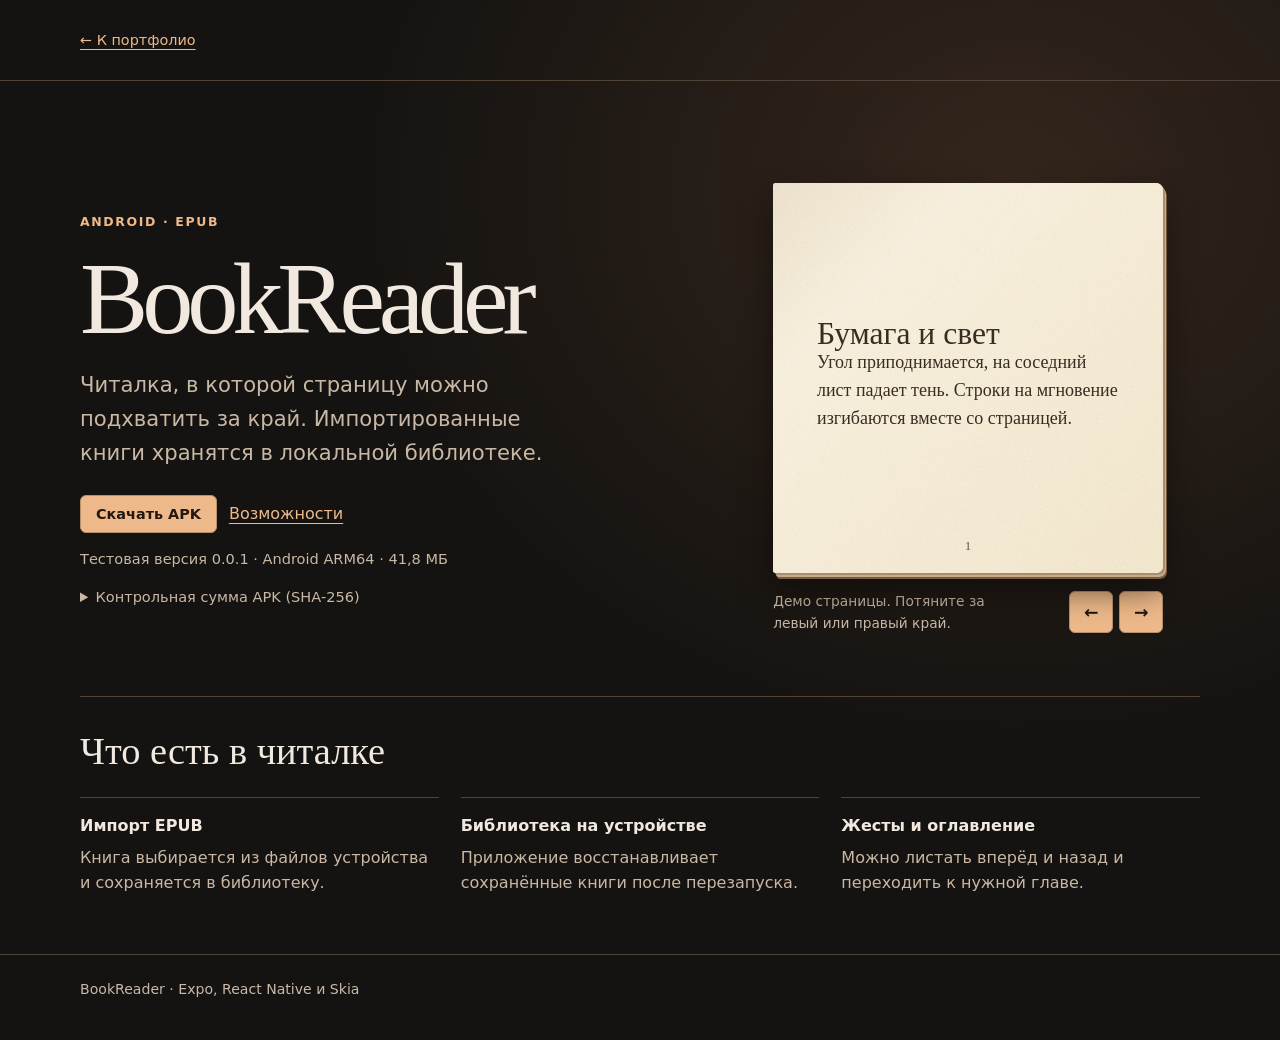
==== bookreader/index.html @ 78bda22b "feat: showcase selected projects and offer BookReader APK" ====
<!doctype html>
<html lang="ru">
<head>
  <meta charset="utf-8">
  <meta name="viewport" content="width=device-width, initial-scale=1">
  <meta name="description" content="BookReader — читалка EPUB для Android с локальной библиотекой и интерактивным перелистыванием.">
  <meta name="theme-color" content="#151311">
  <title>BookReader — читалка EPUB для Android</title>
  <style>
    :root { color-scheme: dark; --bg: #151311; --ink: #f1e9df; --muted: #c9b8a5; --accent: #edb98a; --line: #514336; }
    * { box-sizing: border-box; }
    body { margin: 0; background: radial-gradient(ellipse at 79% 18%, #34261c 0%, transparent 46%), var(--bg); color: var(--ink); font: 16px/1.6 system-ui, sans-serif; }
    a { color: var(--accent); text-underline-offset: .25em; }
    a:focus-visible, button:focus-visible { outline: 2px solid #fdd5aa; outline-offset: 5px; }
    .wrap { width: min(1120px, calc(100% - 48px)); margin: 0 auto; }
    nav { padding: 27px 0; border-bottom: 1px solid var(--line); }
    nav a { font-size: .9rem; }
    .hero { display: grid; grid-template-columns: minmax(0, 1.1fr) minmax(0, .9fr); gap: clamp(30px, 7vw, 100px); align-items: center; padding: clamp(42px, 9vw, 102px) 0 62px; }
    .eyebrow { color: var(--accent); font-size: .78rem; font-weight: 680; letter-spacing: .13em; text-transform: uppercase; }
    h1, h2 { font-family: Georgia, serif; font-weight: 400; line-height: 1.08; }
    h1 { margin: 10px 0 14px; font-size: clamp(3.1rem, 8vw, 6.9rem); letter-spacing: -.06em; }
    h2 { margin: 0 0 16px; font-size: clamp(1.8rem, 3vw, 2.7rem); }
    .lead { max-width: 31rem; margin: 0 0 25px; color: var(--muted); font-size: clamp(1.05rem, 2vw, 1.32rem); }
    .actions { display: flex; flex-wrap: wrap; gap: 12px; align-items: center; }
    .button { display: inline-block; padding: 10px 15px; border-radius: 6px; border: 1px solid #b78f69; background: #edb98a; color: #24170e; font: 650 .9rem system-ui, sans-serif; text-decoration: none; cursor: pointer; }
    .button:disabled { border-color: var(--line); background: #2e271f; color: #d4c0ab; cursor: default; }
    .note { color: var(--muted); font-size: .91rem; }
    .note summary { cursor: pointer; }
    .note code { overflow-wrap: anywhere; }
    figure { margin: 0 auto; width: min(100%, 390px); }
    .demo { position: relative; isolation: isolate; height: clamp(280px, 36vw, 390px); border-radius: 3px 7px 7px 3px; background: #f5ecd9; box-shadow: 2px 2px 0 #a88e6e, 3px 4px 0 #c4ad8a, 4px 6px 0 #7a5941, 0 17px 32px #0d08059c; }
    .paper { position: absolute; inset: 0; display: flex; flex-direction: column; justify-content: center; padding: clamp(25px, 6vw, 45px); border-radius: inherit; background: #f5ecd9; color: #342a22; font-family: Georgia, serif; }
    .paper h2 { font-size: clamp(1.43rem, 4.8vw, 2.15rem); }
    .paper p { margin: 0; font-size: clamp(.94rem, 2.5vw, 1.1rem); }
    .paper-number { position: absolute; bottom: 20px; left: 0; right: 0; text-align: center; color: #695444; font-size: .85rem; }
    #curl-canvas { display: none; position: absolute; inset: 0; width: 100%; height: 100%; border-radius: inherit; }
    .is-rendered #curl-canvas { display: block; }
    .is-rendered .paper { opacity: 0; pointer-events: none; }
    .grip { display: none; position: absolute; inset-block: 0; width: 25%; touch-action: none; cursor: grab; }
    .is-rendered .grip { display: block; }
    .grip-left { left: 0; }
    .grip-right { right: 0; }
    .demo.is-dragging .grip { cursor: grabbing; }
    .demo-controls { display: flex; justify-content: space-between; align-items: center; gap: 12px; margin-top: 17px; }
    .demo-controls figcaption { max-width: 14rem; color: var(--muted); font-size: .86rem; }
    .turn-buttons { display: flex; gap: 6px; flex: none; }
    .turn-buttons button { min-width: 44px; min-height: 42px; padding: 6px 10px; font-size: 1.08rem; }
    .features { padding: 34px 0 58px; border-top: 1px solid var(--line); }
    .features ul { display: grid; grid-template-columns: repeat(3,minmax(0,1fr)); gap: 22px; list-style: none; padding: 0; margin: 25px 0 0; }
    .features li { padding-top: 15px; border-top: 1px solid var(--line); }
    .features h3 { font-size: 1rem; margin: 0 0 6px; }
    .features p { margin: 0; color: var(--muted); }
    footer { border-top: 1px solid var(--line); padding: 23px 0 40px; color: var(--muted); font-size: .88rem; }
    @media (max-width: 740px) {
      .hero { grid-template-columns: 1fr; gap: 38px; }
      .features ul { grid-template-columns: 1fr; gap: 18px; }
    }
    @media (max-width: 360px) {
      .wrap { width: calc(100% - 32px); }
      .demo-controls { align-items: flex-start; flex-direction: column; }
    }
  </style>
</head>
<body>
  <nav><div class="wrap"><a href="../">← К портфолио</a></div></nav>
  <main class="wrap">
    <section class="hero" aria-labelledby="title">
      <div>
        <span class="eyebrow">Android · EPUB</span>
        <h1 id="title">BookReader</h1>
        <p class="lead">Читалка, в которой страницу можно подхватить за край. Импортированные книги хранятся в локальной библиотеке.</p>
        <div class="actions">
          <a class="button" href="./BookReader-0.0.1-arm64-test.apk" download>Скачать APK</a>
          <a href="#features">Возможности</a>
        </div>
        <p class="note">Тестовая версия 0.0.1 · Android ARM64 · 41,8 МБ</p>
        <details class="note">
          <summary>Контрольная сумма APK (SHA-256)</summary>
          <code>40a374c6e7089236114925104b8e87838211d8b3f3953fe5de15c0da159f2e7e</code>
        </details>
      </div>
      <figure aria-labelledby="demo-caption">
        <div class="demo" id="book-demo">
          <div id="page" class="paper" aria-live="polite">
            <h2>Бумага и свет</h2>
            <p>Угол приподнимается, на соседний лист падает тень. Строки на мгновение изгибаются вместе со страницей.</p>
            <span class="paper-number">1</span>
          </div>
          <canvas id="curl-canvas" aria-hidden="true"></canvas>
          <div class="grip grip-left" aria-hidden="true"></div>
          <div class="grip grip-right" aria-hidden="true"></div>
        </div>
        <div class="demo-controls">
          <figcaption id="demo-caption">Перелистывайте стрелками</figcaption>
          <div class="turn-buttons">
            <button id="previous" class="button" type="button" aria-label="Предыдущая страница" aria-describedby="demo-caption">←</button>
            <button id="turn" class="button" type="button" aria-label="Следующая страница" aria-describedby="demo-caption">→</button>
          </div>
        </div>
      </figure>
    </section>
    <section class="features" id="features" aria-labelledby="features-title">
      <h2 id="features-title">Что есть в читалке</h2>
      <ul>
        <li><h3>Импорт EPUB</h3><p>Книга выбирается из файлов устройства и сохраняется в библиотеку.</p></li>
        <li><h3>Библиотека на устройстве</h3><p>Приложение восстанавливает сохранённые книги после перезапуска.</p></li>
        <li><h3>Жесты и оглавление</h3><p>Можно листать вперёд и назад и переходить к нужной главе.</p></li>
      </ul>
    </section>
  </main>
  <footer><div class="wrap">BookReader · Expo, React Native и Skia</div></footer>
  <script>
    const pages = [
      ['Бумага и свет', 'Угол приподнимается, на соседний лист падает тень. Строки на мгновение изгибаются вместе со страницей.'],
      ['Между строк', 'Закладка осталась между двумя главами. Снаружи шумел город, здесь слышалось только шуршание бумаги.'],
      ['Дальше по главе', 'Через пару абзацев история увлекла так, что стало поздно смотреть на часы.'],
    ];
    const demo = document.querySelector('#book-demo');
    const page = document.querySelector('#page');
    const canvas = document.querySelector('#curl-canvas');
    const caption = document.querySelector('#demo-caption');
    const reduceMotion = matchMedia('(prefers-reduced-motion: reduce)');
    const clamp = (n, low, high) => Math.min(high, Math.max(low, n));
    const wrapPage = (n) => (n + pages.length) % pages.length;
    let index = 0;
    let gesture = null;
    let motion = 0;
    let settling = false;

    // Only the material past the crease rolls around the cylinder. Invert
    // that projection to sample either face without shearing the flat text.
    const curlFragment = `
      precision highp float;
      uniform sampler2D uFront;
      uniform sampler2D uUnder;
      uniform vec2 uSize;
      uniform vec2 uNormal;
      uniform float uCrease;
      uniform float uRadius;
      uniform float uActive;
      varying vec2 vUv;
      const float PI = 3.14159265;

      float edge(vec2 p) {
        vec2 m = min(p, uSize - p);
        return smoothstep(-0.5, 0.5, min(m.x, m.y));
      }

      void main() {
        vec3 front = texture2D(uFront, vUv).rgb;
        if (uActive < 0.5) {
          gl_FragColor = vec4(front, 1.0);
          return;
        }

        vec2 xy = vUv * uSize;
        float r = uRadius;
        float d = dot(xy, uNormal) - uCrease;
        float height = min(1.0, r / 28.0);
        float shadowWidth = 5.0 + r * 0.9;
        float contact = exp(-max(0.0, d - r) / shadowWidth);
        float castShadow = 0.29 * height * contact;
        vec3 laid = texture2D(uUnder, vUv).rgb * (1.0 - castShadow);

        if (d < 0.0) {
          laid = front * (1.0 - (0.13 * height) * exp(d / shadowWidth));
        }

        float theta = asin(clamp(d / r, 0.0, 1.0));
        vec2 frontXY = xy + uNormal * (theta * r - d);
        float edgeBlend = 1.0 - smoothstep(r - 0.65, r + 0.45, d);
        if (d >= 0.0 && d < r + 0.45) {
          float light = 0.72 + 0.28 * cos(theta);
          vec3 rolled = texture2D(uFront, frontXY / uSize).rgb * light;
          laid = mix(laid, rolled, edge(frontXY) * edgeBlend);
        }

        if (d < r + 0.45) {
          float angle = PI - theta;
          vec2 backXY = xy + uNormal * (angle * r + max(0.0, -d) - d);
          vec3 printThrough = texture2D(uFront, backXY / uSize).rgb;
          vec3 verso = mix(vec3(0.97, 0.925, 0.84), printThrough, 0.10);
          float roundLight = 0.79 + 0.18 * abs(cos(angle));
          verso *= roundLight;
          float highlight = (d / r - 0.82) * 4.0;
          verso += vec3(0.047, 0.044, 0.035) * exp(-highlight * highlight);
          laid = mix(laid, verso, edge(backXY) * edgeBlend);
        }
        gl_FragColor = vec4(laid, 1.0);
      }
    `;

    function makeRenderer() {
      const gl = canvas.getContext('webgl', { alpha: false, antialias: false, depth: false });
      if (!gl) return null;

      function compile(type, source) {
        const shader = gl.createShader(type);
        gl.shaderSource(shader, source);
        gl.compileShader(shader);
        if (!gl.getShaderParameter(shader, gl.COMPILE_STATUS)) {
          throw new Error(gl.getShaderInfoLog(shader));
        }
        return shader;
      }

      const program = gl.createProgram();
      const vertex = compile(gl.VERTEX_SHADER, `
        attribute vec2 aPosition;
        varying vec2 vUv;
        void main() {
          vUv = vec2(aPosition.x + 1.0, 1.0 - aPosition.y) * 0.5;
          gl_Position = vec4(aPosition, 0.0, 1.0);
        }
      `);
      const fragment = compile(gl.FRAGMENT_SHADER, curlFragment);
      gl.attachShader(program, vertex);
      gl.attachShader(program, fragment);
      gl.linkProgram(program);
      if (!gl.getProgramParameter(program, gl.LINK_STATUS)) throw new Error(gl.getProgramInfoLog(program));
      gl.deleteShader(vertex);
      gl.deleteShader(fragment);
      gl.useProgram(program);

      const buffer = gl.createBuffer();
      gl.bindBuffer(gl.ARRAY_BUFFER, buffer);
      gl.bufferData(gl.ARRAY_BUFFER, new Float32Array([-1, -1, 1, -1, -1, 1, 1, 1]), gl.STATIC_DRAW);
      const position = gl.getAttribLocation(program, 'aPosition');
      gl.enableVertexAttribArray(position);
      gl.vertexAttribPointer(position, 2, gl.FLOAT, false, 0, 0);
      const uniform = Object.fromEntries(
        ['Front', 'Under', 'Size', 'Normal', 'Crease', 'Radius', 'Active']
          .map((name) => [name, gl.getUniformLocation(program, 'u' + name)]),
      );
      gl.uniform1i(uniform.Front, 0);
      gl.uniform1i(uniform.Under, 1);
      const textures = pages.map(() => gl.createTexture());
      const raster = document.createElement('canvas');
      const ink = raster.getContext('2d');
      let width = 1;
      let height = 1;

      function wrap(text, maxWidth) {
        const lines = [];
        let line = '';
        for (const word of text.split(' ')) {
          const candidate = line ? line + ' ' + word : word;
          if (line && ink.measureText(candidate).width > maxWidth) {
            lines.push(line);
            line = word;
          } else {
            line = candidate;
          }
        }
        return [...lines, line];
      }

      function rasterPage(number, scale) {
        ink.setTransform(scale, 0, 0, scale, 0, 0);
        const light = ink.createLinearGradient(0, 0, width, height);
        light.addColorStop(0, '#ebe0ca');
        light.addColorStop(0.25, '#f6eedc');
        light.addColorStop(1, '#f1e5cb');
        ink.fillStyle = light;
        ink.fillRect(0, 0, width, height);

        let seed = 29;
        for (let i = 0; i < width * height / 7; i++) {
          seed = (Math.imul(seed, 1664525) + 1013904223) >>> 0;
          const x = (seed >>> 12) % width;
          const y = (seed >>> 1) % height;
          ink.fillStyle = (seed & 1) ? '#7759390b' : '#ffffff4a';
          ink.fillRect(x, y, 0.75, 0.75);
        }

        const margin = clamp(width * 0.115, 23, 44);
        const headingSize = clamp(width * 0.081, 22, 32);
        const bodySize = clamp(width * 0.048, 15, 18);
        const lineHeight = bodySize * 1.54;
        ink.font = `${bodySize}px Georgia, serif`;
        const lines = wrap(pages[number][1], width - 2 * margin);
        const headingY = (height - headingSize - 16 - lineHeight * lines.length) / 2 + headingSize;
        ink.fillStyle = '#392c22';
        ink.font = `${headingSize}px Georgia, serif`;
        ink.fillText(pages[number][0], margin, headingY);
        ink.font = `${bodySize}px Georgia, serif`;
        lines.forEach((line, i) => ink.fillText(line, margin, headingY + 24 + i * lineHeight));
        ink.font = '13px Georgia, serif';
        ink.fillStyle = '#695444';
        const label = String(number + 1);
        ink.fillText(label, (width - ink.measureText(label).width) / 2, height - 23);
      }

      function resize(nextWidth, nextHeight) {
        width = Math.max(1, Math.round(nextWidth));
        height = Math.max(1, Math.round(nextHeight));
        const scale = Math.min(devicePixelRatio || 1, 2);
        canvas.width = raster.width = Math.round(width * scale);
        canvas.height = raster.height = Math.round(height * scale);
        gl.viewport(0, 0, canvas.width, canvas.height);
        gl.uniform2f(uniform.Size, width, height);
        gl.activeTexture(gl.TEXTURE0);
        textures.forEach((texture, number) => {
          rasterPage(number, scale);
          gl.bindTexture(gl.TEXTURE_2D, texture);
          gl.texParameteri(gl.TEXTURE_2D, gl.TEXTURE_WRAP_S, gl.CLAMP_TO_EDGE);
          gl.texParameteri(gl.TEXTURE_2D, gl.TEXTURE_WRAP_T, gl.CLAMP_TO_EDGE);
          gl.texParameteri(gl.TEXTURE_2D, gl.TEXTURE_MIN_FILTER, gl.LINEAR);
          gl.texParameteri(gl.TEXTURE_2D, gl.TEXTURE_MAG_FILTER, gl.LINEAR);
          gl.texImage2D(gl.TEXTURE_2D, 0, gl.RGBA, gl.RGBA, gl.UNSIGNED_BYTE, raster);
        });
      }

      function draw(pull = 0, slope = 0, side = 1, startY = height * 0.86) {
        const inv = 1 / Math.hypot(1, slope);
        const nx = side * inv;
        const ny = -slope * inv;
        const distance = pull / inv;
        const radius = Math.max(0.35, Math.min(width * 0.12, distance / 4.5));
        const grip = (side === 1 ? width * nx : 0) + startY * ny;
        const crease = grip - (distance + Math.PI * radius) / 2;
        gl.uniform2f(uniform.Normal, nx, ny);
        gl.uniform1f(uniform.Crease, crease);
        gl.uniform1f(uniform.Radius, radius);
        gl.uniform1f(uniform.Active, pull > 1.3 ? 1 : 0);
        gl.activeTexture(gl.TEXTURE0);
        gl.bindTexture(gl.TEXTURE_2D, textures[index]);
        gl.activeTexture(gl.TEXTURE1);
        gl.bindTexture(gl.TEXTURE_2D, textures[wrapPage(index + side)]);
        gl.drawArrays(gl.TRIANGLE_STRIP, 0, 4);
      }

      return { draw, resize };
    }

    let renderer = null;
    try {
      renderer = makeRenderer();
    } catch {
      // The HTML page and both buttons also work when graphics are unavailable.
    }

    function syncView() {
      page.querySelector('h2').textContent = pages[index][0];
      page.querySelector('p').textContent = pages[index][1];
      page.querySelector('.paper-number').textContent = index + 1;
      renderer?.draw();
    }

    function cancelAnimation() {
      cancelAnimationFrame(motion);
      motion = 0;
      settling = false;
      if (gesture) {
        const { target, id } = gesture;
        gesture = null;
        if (target.hasPointerCapture(id)) target.releasePointerCapture(id);
      }
      demo.classList.remove('is-dragging');
    }

    function resize() {
      cancelAnimation();
      renderer?.resize(demo.clientWidth, demo.clientHeight);
      syncView();
    }

    function updateMode() {
      const interactive = renderer && !reduceMotion.matches;
      demo.classList.toggle('is-rendered', !!interactive);
      caption.textContent = interactive
        ? 'Демо страницы. Потяните за левый или правый край.'
        : 'Демо страницы. Перелистывайте стрелками.';
      resize();
    }

    function turnPage(side, commit = true, pull = 0, slope = -0.33, startY = demo.clientHeight * 0.88) {
      if (settling) return;
      if (!renderer || reduceMotion.matches) {
        if (commit) index = wrapPage(index + side);
        syncView();
        return;
      }

      settling = true;
      const start = performance.now();
      const distance = commit ? 2.18 * demo.clientWidth + Math.abs(slope) * 2.1 * demo.clientHeight : 0;
      const duration = commit ? (pull > 0 ? 440 : 690) : 320;
      function animate(now) {
        const t = clamp((now - start) / duration, 0, 1);
        const progress = commit ? t * t * (3 - 2 * t) : 1 - (1 - t) ** 3;
        const travel = pull + (distance - pull) * progress;
        renderer.draw(travel, slope, side, startY);
        if (t < 1) {
          motion = requestAnimationFrame(animate);
        } else {
          motion = 0;
          settling = false;
          if (commit) index = wrapPage(index + side);
          syncView();
        }
      }
      motion = requestAnimationFrame(animate);
    }

    function begin(event, side) {
      if (settling || gesture || event.button !== 0 || !event.isPrimary) return;
      const rect = demo.getBoundingClientRect();
      gesture = {
        id: event.pointerId, target: event.currentTarget, side,
        x: event.clientX, y: event.clientY, startY: clamp(event.clientY - rect.top, 0, rect.height),
        pull: 0, slope: 0, lastPull: 0, lastTime: event.timeStamp, speed: 0,
      };
      event.currentTarget.setPointerCapture(event.pointerId);
      demo.classList.add('is-dragging');
    }

    function move(event) {
      if (!gesture || event.pointerId !== gesture.id) return;
      const travel = clamp((gesture.x - event.clientX) * gesture.side, 0, demo.clientWidth * 1.4);
      const dt = Math.max(1, event.timeStamp - gesture.lastTime);
      gesture.speed = 0.35 * gesture.speed + 0.65 * (travel - gesture.lastPull) / dt;
      gesture.lastPull = travel;
      gesture.lastTime = event.timeStamp;
      gesture.pull = travel;
      gesture.slope = clamp((event.clientY - gesture.y) / Math.max(22, travel), -0.9, 0.9);
      if (!motion) motion = requestAnimationFrame(() => {
        motion = 0;
        if (gesture) renderer?.draw(gesture.pull, gesture.slope, gesture.side, gesture.startY);
      });
    }

    function end(event) {
      if (!gesture || event.pointerId !== gesture.id) return;
      const { side, pull, slope, startY, lastTime, speed } = gesture;
      cancelAnimation();
      const width = demo.clientWidth;
      const flick = event.timeStamp - lastTime < 105 && speed > 0.48;
      const commit = event.type === 'pointerup' && (pull > width * 0.39 || (pull > width * 0.22 && flick));
      turnPage(side, commit, pull, slope, startY);
    }

    for (const [selector, side] of [['.grip-left', -1], ['.grip-right', 1]]) {
      const grip = demo.querySelector(selector);
      grip.addEventListener('pointerdown', (event) => begin(event, side));
      grip.addEventListener('pointermove', move);
      for (const type of ['pointerup', 'pointercancel', 'lostpointercapture']) {
        grip.addEventListener(type, end);
      }
    }
    document.querySelector('#previous').addEventListener('click', () => { if (!gesture) turnPage(-1); });
    document.querySelector('#turn').addEventListener('click', () => { if (!gesture) turnPage(1); });
    canvas.addEventListener('webglcontextlost', (event) => {
      event.preventDefault();
      renderer = null;
      updateMode();
    });
    canvas.addEventListener('webglcontextrestored', () => {
      try {
        renderer = makeRenderer();
      } catch {
        renderer = null;
      }
      updateMode();
    });
    reduceMotion.addEventListener('change', updateMode);
    new ResizeObserver(resize).observe(demo);
    updateMode();
  </script>
</body>
</html>
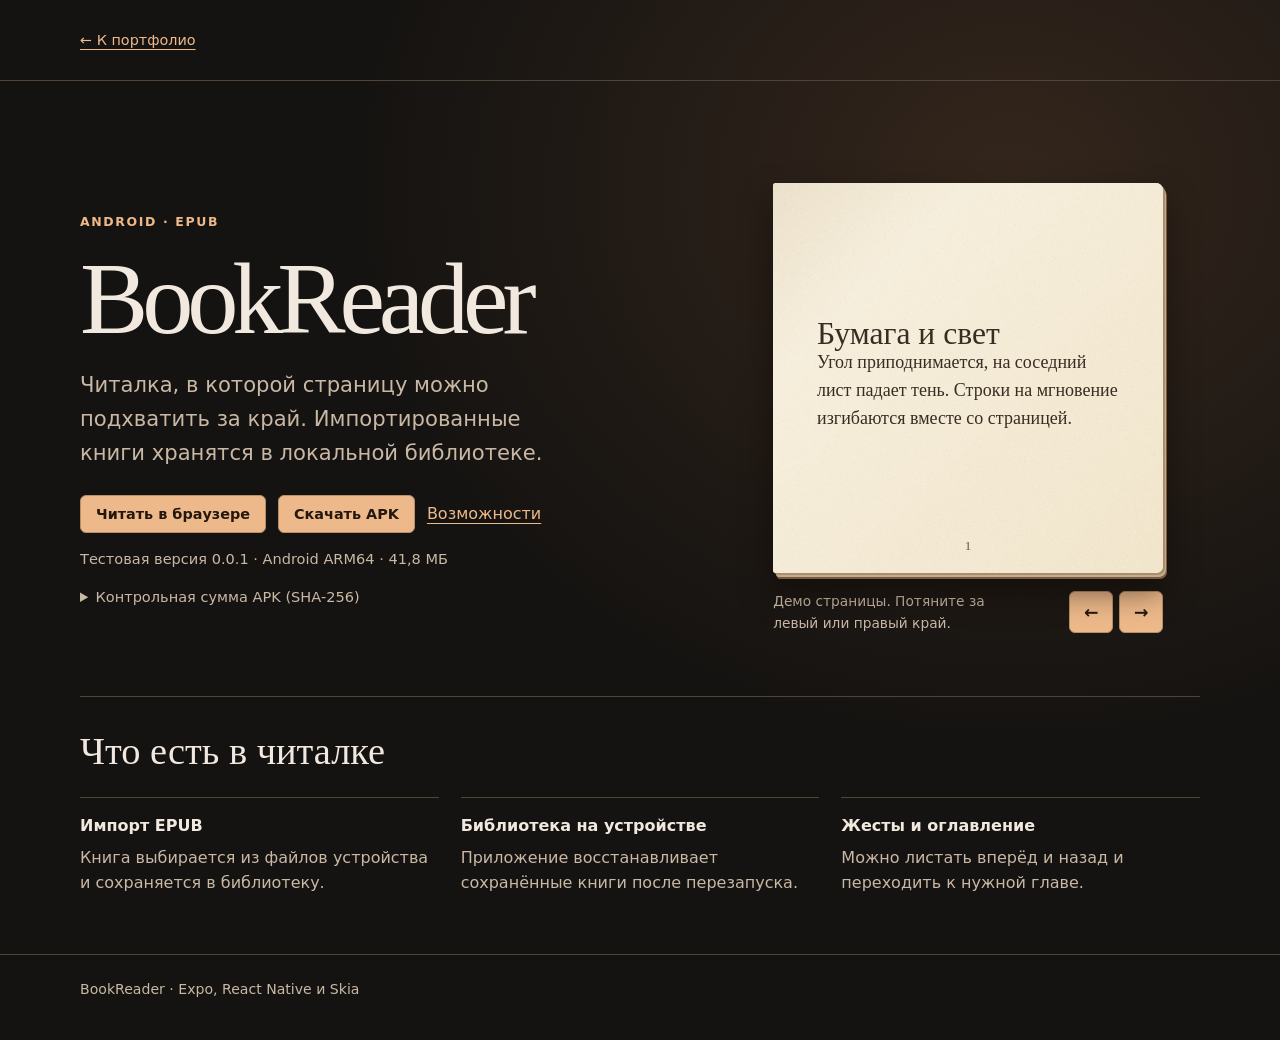
==== commit f00cdfe9: "feat: publish the BookReader web reader" ====
--- a/bookreader/index.html
+++ b/bookreader/index.html
@@ -70,6 +70,7 @@
         <h1 id="title">BookReader</h1>
         <p class="lead">Читалка, в которой страницу можно подхватить за край. Импортированные книги хранятся в локальной библиотеке.</p>
         <div class="actions">
+          <a class="button" href="./read/">Читать в браузере</a>
           <a class="button" href="./BookReader-0.0.1-arm64-test.apk" download>Скачать APK</a>
           <a href="#features">Возможности</a>
         </div>
